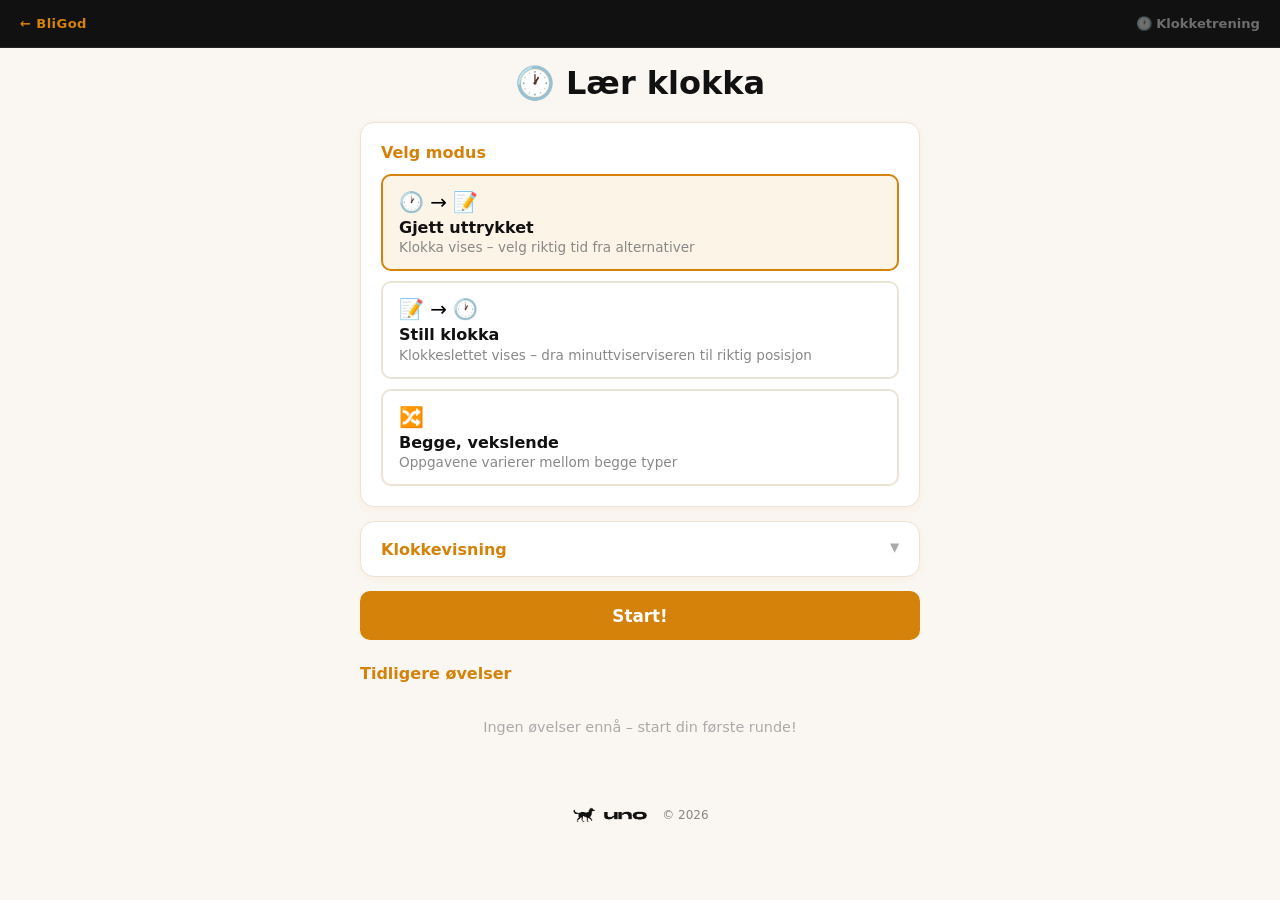
==== Klokketrening/index.html @ 3e5b7c16 "Legg til © 2026 i footer ved siden av logo Co-Authored-By: Claude Sonnet 4.6 <noreply@anthropic.com>" ====
<!DOCTYPE html>
<html lang="no">
<head>
  <meta charset="UTF-8">
  <meta name="viewport" content="width=device-width, initial-scale=1.0">
  <title>Lær klokka</title>
  <link rel="icon" type="image/x-icon" href="/favicon/favicon.ico">
  <link rel="icon" type="image/png" sizes="16x16" href="/favicon/favicon-16x16.png">
  <link rel="icon" type="image/png" sizes="32x32" href="/favicon/favicon-32x32.png">
  <link rel="apple-touch-icon" sizes="180x180" href="/favicon/apple-touch-icon.png">
  <link rel="icon" type="image/png" sizes="192x192" href="/favicon/android-chrome-192x192.png">
  <link rel="manifest" href="/favicon/manifest.json">
  <link rel="stylesheet" href="style.css">
</head>
<body>
  <nav class="top-nav">
    <a href="https://bligod.ganddal.net" class="nav-back">← BliGod</a>
    <span class="nav-title">🕐 Klokketrening</span>
  </nav>

  <!-- ── Innstillinger ── -->
  <div id="settings-screen" class="screen active">
    <h1>🕐 Lær klokka</h1>

    <div class="card">
      <h2>Velg modus</h2>
      <div class="mode-cards">
        <button class="mode-card active" data-mode="show-clock">
          <span class="mode-icon">🕐 → 📝</span>
          <strong>Gjett uttrykket</strong>
          <small>Klokka vises – velg riktig tid fra alternativer</small>
        </button>
        <button class="mode-card" data-mode="show-expression">
          <span class="mode-icon">📝 → 🕐</span>
          <strong>Still klokka</strong>
          <small>Klokkeslettet vises – dra minuttviserviseren til riktig posisjon</small>
        </button>
        <button class="mode-card" data-mode="both">
          <span class="mode-icon">🔀</span>
          <strong>Begge, vekslende</strong>
          <small>Oppgavene varierer mellom begge typer</small>
        </button>
      </div>
    </div>

    <div class="card collapsible collapsed" id="clock-settings-card">
      <button class="card-toggle" aria-expanded="false" aria-controls="clock-settings-body">
        <h2>Klokkevisning</h2>
        <span class="toggle-arrow">▲</span>
      </button>
      <div class="card-body" id="clock-settings-body">

      <div class="setting-row">
        <label>Uttrykksstil</label>
        <div class="radio-group">
          <label><input type="radio" name="style" value="text" checked> Norsk tekst</label>
          <label><input type="radio" name="style" value="digital"> Digital (3:15)</label>
        </div>
      </div>

      <div class="setting-row face-picker-row">
        <label>Markeringer</label>
        <div id="marks-picker" class="face-picker"></div>
      </div>

      <div class="setting-row face-picker-row">
        <label>Tall</label>
        <div id="nums-picker" class="face-picker"></div>
      </div>

      <div class="setting-row">
        <label>Vis hint («Du viser nå: …»)</label>
        <label class="toggle">
          <input type="checkbox" id="show-hint">
          <span class="slider"></span>
        </label>
      </div>

      <div class="setting-row">
        <label>Timeviser</label>
        <input type="color" id="hour-color" value="#1a1a2e">
      </div>

      <div class="setting-row">
        <label>Minuttsviser</label>
        <input type="color" id="minute-color" value="#e63946">
      </div>

      </div><!-- /card-body -->
    </div><!-- /card.collapsible -->

    <button id="start-btn" class="btn-primary">Start!</button>

    <!-- ── Øktlogg ── -->
    <div id="log-section">
      <h2 class="log-heading">Tidligere øvelser</h2>
      <div id="log-list"></div>
    </div>

  </div>


  <!-- ── Spill ── -->
  <div id="game-screen" class="screen">
    <div class="game-header">
      <button id="back-btn" class="btn-icon">←</button>
      <div class="score-info">
        <span id="score">0</span> riktige
        <span id="streak-display"></span>
      </div>
      <div class="header-right">
        <span id="task-timer" class="task-timer">–</span>
        <button id="sound-btn" class="btn-icon" title="Lyd av/på">🔊</button>
        <span id="task-counter">1 / 10</span>
      </div>
    </div>

    <div id="task-area"></div>

    <div id="feedback" class="feedback hidden"></div>
    <button id="next-btn" class="btn-primary hidden">Neste →</button>
  </div>


  <!-- ── Resultat ── -->
  <div id="result-screen" class="screen">
    <h2>Ferdig!</h2>
    <div class="result-stats">
      <div class="stat"><span id="final-score">0</span><label>Riktige</label></div>
      <div class="stat"><span id="final-total">10</span><label>Totalt</label></div>
      <div class="stat"><span id="final-streak">0</span><label>Beste rekke</label></div>
      <div class="stat"><span id="final-avg-time">–</span><label>Snitt/spm</label></div>
    </div>
    <div id="result-progress"></div>
    <p id="result-message"></p>
    <button id="play-again-btn" class="btn-primary">Spill igjen</button>
    <button id="settings-btn" class="btn-secondary">Innstillinger</button>
  </div>

  <script src="app.js"></script>

  <footer style="display:flex;justify-content:center;align-items:center;gap:0.75rem;padding:2rem 0 1.5rem;">
    <a href="https://uno.ganddal.net" target="_blank" rel="noopener" style="background:transparent;line-height:0;display:block;">
      <img src="../img/unohundlogo-dark.png" alt="uno" height="16" style="display:block;">
    </a>
    <span style="font-size:0.75rem;color:#888888;">© 2026</span>
  </footer>
</body>
</html>
---- Klokketrening/style.css ----
/* ============================================================
   Klokketrening – BliGod-palett
   Varm hvit #FAF7F2 · Amber #D4820A · Kull #111
   ============================================================ */

*, *::before, *::after { box-sizing: border-box; margin: 0; padding: 0; }

body {
  font-family: system-ui, -apple-system, "Segoe UI", sans-serif;
  background: #FAF7F2;
  min-height: 100dvh;
  display: flex;
  flex-direction: column;
  align-items: center;
  padding: calc(48px + 1rem) 1rem 2rem;
}

/* ── Topplinje ── */
.top-nav {
  position: fixed;
  inset: 0 0 auto 0;
  height: 48px;
  background: #111111;
  border-bottom: 1px solid rgba(255,255,255,0.08);
  display: flex;
  align-items: center;
  padding: 0 1.25rem;
  z-index: 100;
}
.nav-back {
  font-size: 0.82rem; font-weight: 600;
  color: #D4820A; text-decoration: none;
  letter-spacing: 0.03em;
  transition: color .15s;
}
.nav-back:hover { color: #F5A623; }
.nav-title {
  font-size: 0.82rem; font-weight: 700;
  color: rgba(250,247,242,0.4);
  margin-left: auto;
}

/* ── Screens ── */
.screen { display: none; width: 100%; max-width: 560px; }
.screen.active { display: block; }

h1 { text-align: center; font-size: 2rem; color: #111111; margin-bottom: 1.25rem; }
h2 { font-size: 1rem; font-weight: 700; color: #D4820A; margin-bottom: 0.75rem; }

/* ── Card ── */
.card {
  background: white;
  border-radius: 14px;
  padding: 1.25rem;
  margin-bottom: 0.875rem;
  box-shadow: 0 2px 10px rgba(212,130,10,.08);
  border: 1px solid #EDE3D4;
}

/* ── Mode cards ── */
.mode-cards { display: flex; flex-direction: column; gap: 0.625rem; }

.mode-card {
  display: flex; flex-direction: column; align-items: flex-start;
  gap: 0.15rem;
  padding: 0.875rem 1rem;
  border: 2px solid #EDE3D4; border-radius: 10px;
  background: white; cursor: pointer; text-align: left;
  font-family: inherit; font-size: 1rem;
  transition: border-color .15s, background .15s;
}
.mode-card .mode-icon { font-size: 1.25rem; margin-bottom: 0.1rem; }
.mode-card strong { color: #111111; }
.mode-card small { color: #888888; font-size: 0.85rem; }
.mode-card.active { border-color: #D4820A; background: #FDF4E8; }
.mode-card:hover:not(.active) { border-color: #E8AD5C; }

/* ── Settings rows ── */
.setting-row {
  display: flex; align-items: center; justify-content: space-between; flex-wrap: wrap;
  gap: 0.5rem;
  padding: 0.6rem 0;
  border-bottom: 1px solid #F0EAE0;
}
.setting-row:last-child { border-bottom: none; }
.setting-row > label:first-child { font-weight: 600; color: #333333; }

.radio-group { display: flex; gap: 0.875rem; flex-wrap: wrap; }
.radio-group label {
  display: flex; align-items: center; gap: 0.3rem;
  font-size: 0.9rem; cursor: pointer; color: #333333;
}

input[type="color"] {
  width: 40px; height: 28px; border: none; border-radius: 6px;
  cursor: pointer; background: none; padding: 0;
}

/* ── Toggle ── */
.toggle { position: relative; display: inline-block; width: 46px; height: 26px; }
.toggle input { opacity: 0; width: 0; height: 0; }
.slider {
  position: absolute; inset: 0; background: #d1d5db;
  border-radius: 26px; cursor: pointer; transition: background .2s;
}
.slider::before {
  content: ''; position: absolute;
  width: 20px; height: 20px; left: 3px; top: 3px;
  background: white; border-radius: 50%; transition: transform .2s;
}
.toggle input:checked + .slider { background: #D4820A; }
.toggle input:checked + .slider::before { transform: translateX(20px); }

/* ── Buttons ── */
.btn-primary {
  display: block; width: 100%; padding: 0.9rem;
  background: #D4820A; color: white; border: none; border-radius: 10px;
  font-size: 1.05rem; font-weight: 700; cursor: pointer; margin-top: 0.875rem;
  font-family: inherit; transition: background .15s;
}
.btn-primary:hover { background: #B86D08; }
.btn-primary.hidden { display: none; }

.btn-secondary {
  display: block; width: 100%; padding: 0.8rem;
  background: white; color: #D4820A;
  border: 2px solid #D4820A; border-radius: 10px;
  font-size: 1rem; font-weight: 700; cursor: pointer; margin-top: 0.625rem;
  font-family: inherit; transition: background .15s;
}
.btn-secondary:hover { background: #FDF4E8; }

.btn-icon {
  background: white; border: 2px solid #EDE3D4; border-radius: 8px;
  width: 38px; height: 38px; font-size: 1.1rem; cursor: pointer;
  display: flex; align-items: center; justify-content: center;
}

/* ── Game header ── */
.game-header {
  display: flex; align-items: center; justify-content: space-between;
  padding: 0.625rem 0 1rem;
}
.score-info { font-weight: 700; color: #333333; }
#streak-display { color: #D4820A; margin-left: 0.4rem; }
.header-right { display: flex; align-items: center; gap: 0.5rem; }
#task-counter { color: #AAAAAA; font-size: 0.9rem; }

/* ── Clock ── */
.clock-wrap {
  display: flex; justify-content: center;
  margin: 0.5rem 0 1rem;
}
#clock-svg { filter: drop-shadow(0 4px 16px rgba(0,0,0,.10)); }
#clock-svg.interactive { cursor: crosshair; touch-action: none; }

/* ── Choices ── */
.choices {
  display: grid; grid-template-columns: 1fr 1fr; gap: 0.625rem;
}

.choice-row { display: flex; align-items: stretch; gap: 0.375rem; }
.choice-row .choice-btn { flex: 1; }

.speak-btn {
  background: #FDE9C0; border: 2px solid #F5C57A; border-radius: 8px;
  font-size: 1rem; padding: 0 0.5rem; cursor: pointer; flex-shrink: 0;
  transition: background .12s, border-color .12s;
  line-height: 1;
}
.speak-btn:hover:not(:disabled) { background: #F5C57A; border-color: #E8AD5C; }
.speak-btn:disabled { opacity: 0.4; cursor: default; }

.choice-btn {
  padding: 0.8rem 0.5rem;
  background: white; border: 2px solid #EDE3D4; border-radius: 10px;
  font-size: 0.95rem; font-weight: 600; font-family: inherit;
  cursor: pointer; transition: border-color .12s, background .12s;
  color: #111111;
}
.choice-btn:hover:not(:disabled) { border-color: #D4820A; background: #FDF4E8; }
.choice-btn.correct { border-color: #16a34a; background: #f0fdf4; color: #15803d; }
.choice-btn.wrong   { border-color: #dc2626; background: #fef2f2; color: #b91c1c; }
.choice-btn:disabled { cursor: default; }

/* ── Expression task ── */
.expr-card {
  text-align: center;
  background: white; border-radius: 14px; padding: 1.25rem 1rem;
  margin-bottom: 0.75rem;
  box-shadow: 0 2px 10px rgba(212,130,10,.08);
  border: 1px solid #EDE3D4;
}
.expr-card.speakable {
  cursor: pointer;
  border: 2px solid #EDE3D4;
  transition: background .15s, border-color .15s;
  user-select: none;
}
.expr-card.speakable:hover { background: #FDF4E8; border-color: #F5C57A; }
.expr-card .expr-text {
  font-size: 1.9rem; font-weight: 800; color: #111111;
  line-height: 1.2;
}
.expr-card small { color: #888888; font-size: 0.85rem; display: block; margin-top: 0.4rem; }

.current-hint {
  text-align: center; font-size: 0.9rem; color: #888888;
  margin-bottom: 0.5rem; min-height: 1.4em;
}
.current-hint strong { color: #D4820A; }

.btn-confirm {
  display: block; width: 100%; padding: 0.8rem;
  background: #16a34a; color: white; border: none; border-radius: 10px;
  font-size: 1rem; font-weight: 700; cursor: pointer; margin-top: 0.5rem;
  font-family: inherit; transition: background .15s;
}
.btn-confirm:hover:not(:disabled) { background: #15803d; }
.btn-confirm:disabled { background: #9ca3af; cursor: default; }

/* ── Feedback ── */
.feedback {
  padding: 0.875rem 1.1rem; border-radius: 10px; margin-top: 0.75rem;
  font-size: 0.95rem; font-weight: 600;
}
.feedback.correct { background: #f0fdf4; color: #15803d; border: 2px solid #86efac; }
.feedback.wrong   { background: #fef2f2; color: #b91c1c; border: 2px solid #fca5a5; }
.feedback.hidden  { display: none; }

/* ── Result ── */
#result-screen { text-align: center; padding-top: 2rem; }
#result-screen h2 { font-size: 2.25rem; color: #111111; margin-bottom: 1.5rem; }

.result-stats {
  display: flex; justify-content: center; gap: 2rem; margin-bottom: 1.25rem;
}
.stat { display: flex; flex-direction: column; align-items: center; }
.stat span { font-size: 2.75rem; font-weight: 800; color: #D4820A; }
.stat label { color: #888888; font-size: 0.85rem; margin-top: 0.1rem; }

#result-message { font-size: 1.1rem; color: #333333; margin-bottom: 1.5rem; }

/* ── Digital klokkeslett ── */
.digital-display {
  font-family: 'Courier New', 'Lucida Console', monospace;
  font-size: 3.5rem;
  font-weight: 700;
  letter-spacing: 0.05em;
  color: #111111;
  background: #F0E6D3;
  border-radius: 10px;
  padding: 0.3rem 1rem;
  display: inline-block;
  margin-bottom: 0.4rem;
}

.choice-btn.digital {
  font-family: 'Courier New', 'Lucida Console', monospace;
  font-size: 1.2rem;
  letter-spacing: 0.05em;
}

/* ── Sammenleggbar Klokkevisning ── */
.card.collapsible { padding: 0; }

.card-toggle {
  width: 100%; display: flex; align-items: center; justify-content: space-between;
  padding: 1.1rem 1.25rem;
  background: none; border: none; cursor: pointer; font-family: inherit;
  border-radius: 14px;
}
.card-toggle h2 { margin: 0; font-size: 1rem; font-weight: 700; color: #D4820A; }
.toggle-arrow {
  font-size: 0.75rem; color: #AAAAAA;
  transition: transform .25s;
  display: inline-block;
}
.card.collapsible.collapsed .toggle-arrow { transform: rotate(180deg); }

.card-body {
  padding: 0 1.25rem 1.1rem;
  overflow: hidden;
  transition: max-height .3s ease, opacity .25s;
  max-height: 600px;
  opacity: 1;
}
.card.collapsible.collapsed .card-body {
  max-height: 0;
  opacity: 0;
  padding-bottom: 0;
}

/* ── Stoppeklokke i spillhode ── */
.task-timer {
  font-family: 'Courier New', monospace;
  font-size: 0.9rem; font-weight: 700;
  color: #D4820A;
  min-width: 3.5rem; text-align: right;
}

/* ── Resultat-progresjon ── */
#result-progress {
  font-size: 0.95rem; color: #333333;
  margin-bottom: 1.25rem;
  min-height: 1.4em;
}
.result-stats { flex-wrap: wrap; gap: 1.25rem 2rem; }
.stat span { font-size: 2.2rem; }

/* ── Øktlogg ── */
#log-section { margin-top: 1.5rem; padding-bottom: 1rem; }

.log-heading {
  font-size: 1rem; font-weight: 700; color: #D4820A;
  margin-bottom: 0.75rem;
}

.log-empty {
  text-align: center; color: #AAAAAA;
  font-size: 0.9rem; padding: 1.5rem 0;
}

.log-entry {
  display: flex; align-items: center; gap: 0.75rem;
  background: white; border-radius: 12px;
  padding: 0.875rem 1rem;
  margin-bottom: 0.625rem;
  box-shadow: 0 2px 8px rgba(212,130,10,.07);
  border: 2px solid transparent;
  transition: border-color .12s;
}
.log-entry:hover { border-color: #EDE3D4; }

.log-badge {
  width: 44px; min-width: 44px; height: 44px;
  border-radius: 10px; flex-shrink: 0;
  display: flex; align-items: center; justify-content: center;
  font-size: 1.4rem;
}

.log-info { flex: 1; min-width: 0; }

.log-meta {
  font-size: 0.78rem; color: #AAAAAA;
  white-space: nowrap; overflow: hidden; text-overflow: ellipsis;
  margin-bottom: 0.2rem;
}
.log-settings-label { color: #D4820A; font-weight: 600; }

.log-score {
  font-size: 1rem; font-weight: 700; color: #111111;
  margin-bottom: 0.2rem;
}

.log-progress { display: flex; gap: 0.75rem; flex-wrap: wrap; }

.prog {
  font-size: 0.78rem; font-weight: 600; padding: 0.1rem 0.4rem;
  border-radius: 4px;
}
.prog.up   { background: #f0fdf4; color: #15803d; }
.prog.down { background: #fef2f2; color: #b91c1c; }
.prog.same { background: #f3f4f6; color: #888888; }

.prog-best { font-size: 0.78rem; color: #AAAAAA; align-self: center; }
.prog-best.is-best { color: #D4820A; font-weight: 700; }

.log-more-btn {
  display: block; width: 100%;
  padding: 0.6rem; margin-top: 0.25rem;
  background: none; border: 2px dashed #F0D5AA; border-radius: 10px;
  color: #D4820A; font-size: 0.88rem; font-weight: 600;
  cursor: pointer; font-family: inherit;
  transition: background .12s, border-color .12s;
}
.log-more-btn:hover { background: #FDF4E8; border-color: #E8AD5C; }

.log-repeat-btn {
  background: #FDF4E8; border: 2px solid #F0D5AA; border-radius: 8px;
  color: #D4820A; font-size: 0.82rem; font-weight: 700;
  padding: 0.4rem 0.7rem; cursor: pointer; white-space: nowrap;
  font-family: inherit; flex-shrink: 0;
  transition: background .12s;
}
.log-repeat-btn:hover { background: #F0D5AA; }

/* ── Uno-logo footer ── */
.uno-logo {
  display: inline-flex;
  align-items: center;
  gap: 7px;
  background: #111111;
  border: 1px solid rgba(255,255,255,0.08);
  border-radius: 10px;
  padding: 6px 13px 6px 9px;
  text-decoration: none;
  transition: background 0.15s;
  margin-top: 2rem;
}
.uno-logo:hover { background: #2a2a2a; }
.uno-logo img { width: 22px; height: 22px; object-fit: contain; filter: invert(1); }
.uno-logo span { font-size: 0.88rem; font-weight: 700; color: #FAF7F2; letter-spacing: 0.02em; }

/* ── Visuell klokkeansikt-velger ── */
.setting-row.face-picker-row {
  flex-direction: column; align-items: flex-start; gap: 0.4rem;
}
.face-picker { display: flex; gap: 0.625rem; flex-wrap: wrap; }

.face-option {
  display: flex; flex-direction: column; align-items: center;
  gap: 0.3rem; cursor: pointer; user-select: none;
}
.face-option svg {
  border: 2.5px solid #EDE3D4; border-radius: 10px;
  display: block;
  transition: border-color .14s, background .14s;
}
.face-option:hover svg { border-color: #E8AD5C; }
.face-option.selected svg { border-color: #D4820A; background: #FDF4E8; }

.face-label { font-size: 0.72rem; color: #AAAAAA; font-weight: 500; }
.face-option.selected .face-label { color: #D4820A; font-weight: 700; }
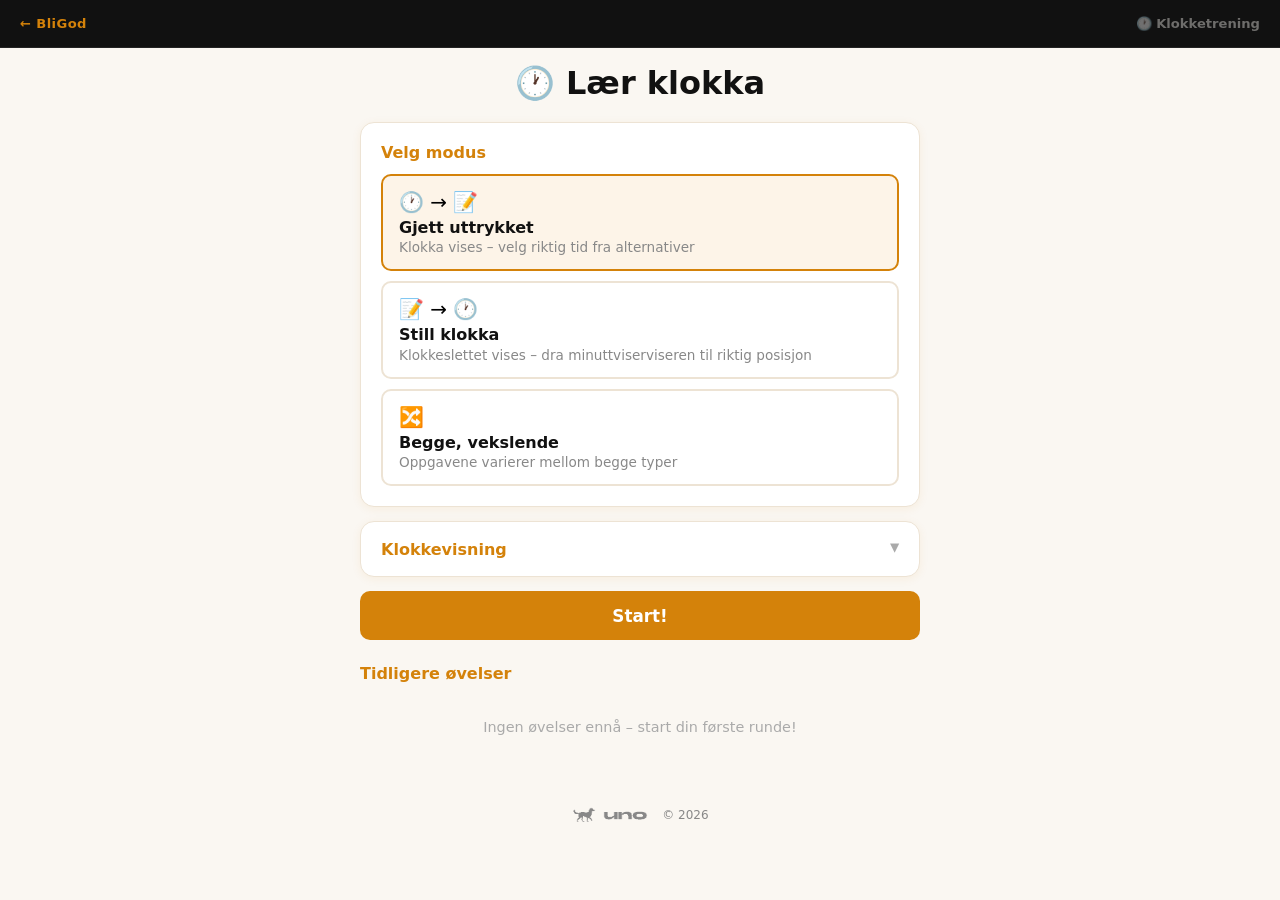
==== commit 19892602: "Én logofil: alle sider bruker unohundlogo.png, dark-variant arkivert Co-Authored-By: Claude Sonnet 4" ====
--- a/Klokketrening/index.html
+++ b/Klokketrening/index.html
@@ -141,7 +141,7 @@
 
   <footer style="display:flex;justify-content:center;align-items:center;gap:0.75rem;padding:2rem 0 1.5rem;">
     <a href="https://uno.ganddal.net" target="_blank" rel="noopener" style="background:transparent;line-height:0;display:block;">
-      <img src="../img/unohundlogo-dark.png" alt="uno" height="16" style="display:block;">
+      <img src="../img/unohundlogo.png" alt="uno" height="16" style="display:block;">
     </a>
     <span style="font-size:0.75rem;color:#888888;">© 2026</span>
   </footer>
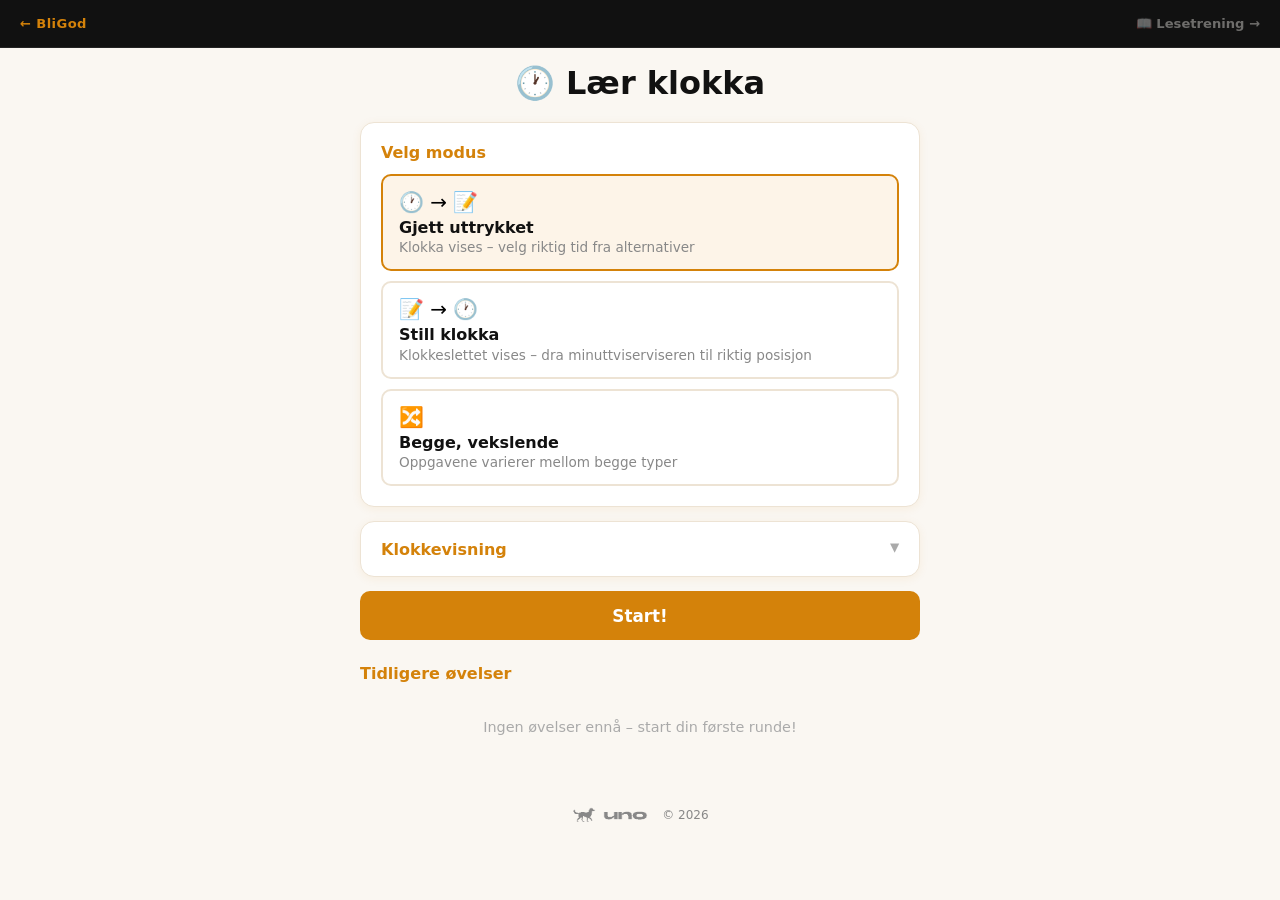
==== commit c4577ea1: "Like sider: lik h1, nav-lenke til neste øvelse (ring) - Lesetrening: h1 2rem sentrert, tittel 'Lær l" ====
--- a/Klokketrening/index.html
+++ b/Klokketrening/index.html
@@ -15,7 +15,7 @@
 <body>
   <nav class="top-nav">
     <a href="https://bligod.ganddal.net" class="nav-back">← BliGod</a>
-    <span class="nav-title">🕐 Klokketrening</span>
+    <a href="/Lesetrening/" class="nav-next">📖 Lesetrening →</a>
   </nav>
 
   <!-- ── Innstillinger ── -->
--- a/Klokketrening/style.css
+++ b/Klokketrening/style.css
@@ -39,6 +39,14 @@
   color: rgba(250,247,242,0.4);
   margin-left: auto;
 }
+.nav-next {
+  font-size: 0.82rem; font-weight: 700;
+  color: rgba(250,247,242,0.4);
+  margin-left: auto;
+  text-decoration: none;
+  transition: color .15s;
+}
+.nav-next:hover { color: #F5A623; }
 
 /* ── Screens ── */
 .screen { display: none; width: 100%; max-width: 560px; }
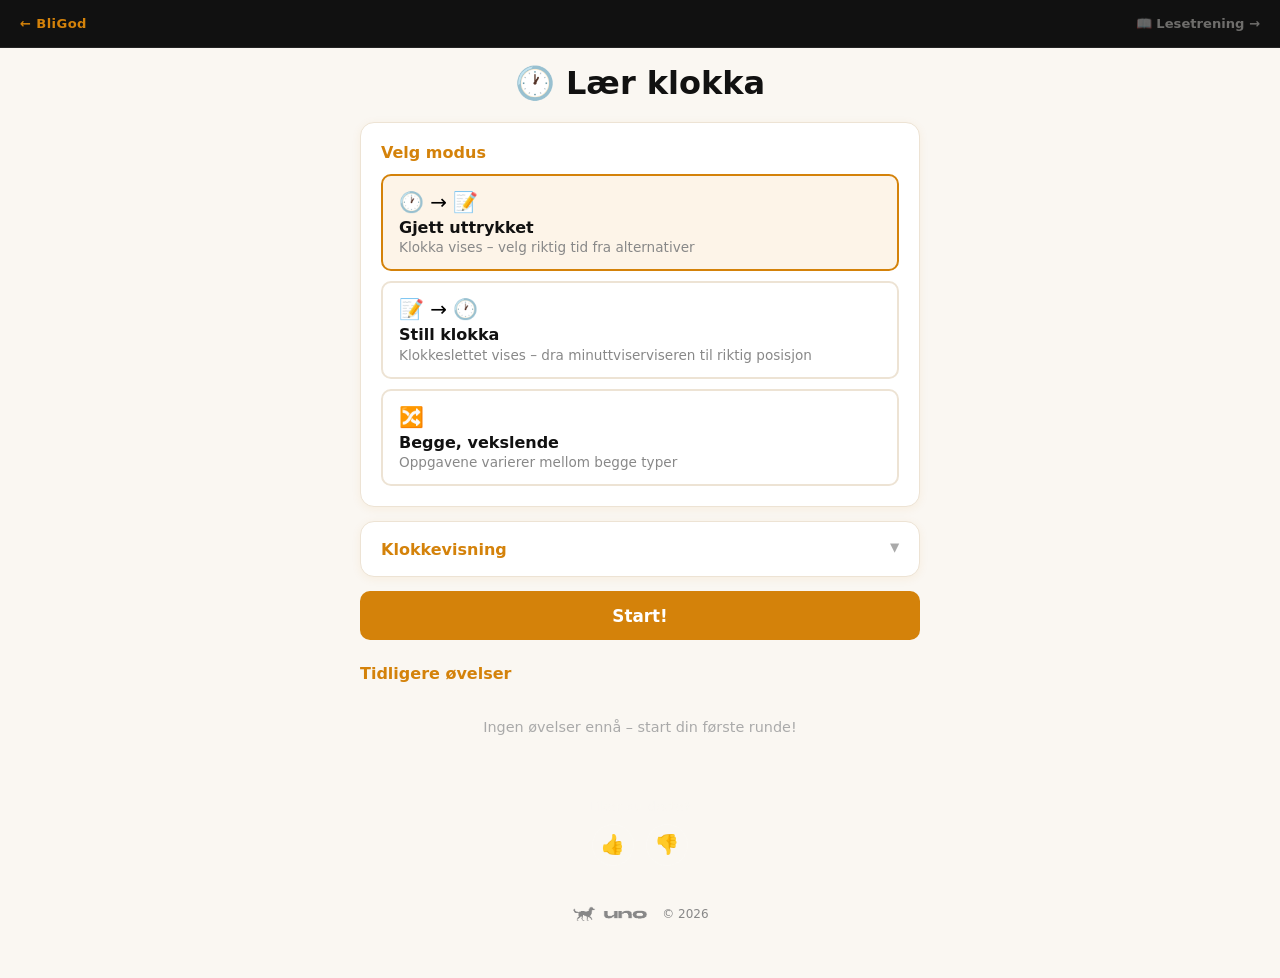
==== commit 8e54c7c3: "Legg til «Liker du dette?» 👍👎 på øvelsessidene Én stemme per nettleser (localStorage). Sender til Fo" ====
--- a/Klokketrening/index.html
+++ b/Klokketrening/index.html
@@ -4,11 +4,12 @@
   <meta charset="UTF-8">
   <meta name="viewport" content="width=device-width, initial-scale=1.0">
   <title>Lær klokka</title>
-  <link rel="icon" type="image/x-icon" href="/favicon/favicon.ico">
-  <link rel="icon" type="image/png" sizes="16x16" href="/favicon/favicon-16x16.png">
-  <link rel="icon" type="image/png" sizes="32x32" href="/favicon/favicon-32x32.png">
-  <link rel="apple-touch-icon" sizes="180x180" href="/favicon/apple-touch-icon.png">
-  <link rel="icon" type="image/png" sizes="192x192" href="/favicon/android-chrome-192x192.png">
+  <link rel="icon" type="image/x-icon" href="/favicon/favicon.ico?v=2">
+  <link rel="icon" type="image/png" sizes="16x16" href="/favicon/favicon-16x16.png?v=2">
+  <link rel="icon" type="image/png" sizes="32x32" href="/favicon/favicon-32x32.png?v=2">
+  <link rel="apple-touch-icon" sizes="180x180" href="/favicon/apple-touch-icon.png?v=2">
+  <link rel="icon" type="image/png" sizes="192x192" href="/favicon/android-chrome-192x192.png?v=2">
+  <link rel="icon" type="image/png" sizes="512x512" href="/favicon/android-chrome-512x512.png?v=2">
   <link rel="manifest" href="/favicon/manifest.json">
   <link rel="stylesheet" href="style.css">
 </head>
@@ -139,6 +140,42 @@
 
   <script src="app.js"></script>
 
+  <!-- Liker du dette? -->
+  <div id="vote-widget" style="display:flex;flex-direction:column;align-items:center;gap:0.6rem;padding:1.5rem 0 0.5rem;">
+    <p id="vote-label" style="font-size:0.78rem;color:rgba(250,247,242,0.4);margin:0;letter-spacing:0.05em;">Liker du dette?</p>
+    <div id="vote-btns" style="display:flex;gap:0.75rem;">
+      <button id="vote-up" onclick="sendVote('up')" style="background:none;border:1.5px solid rgba(255,255,255,0.12);border-radius:50%;width:42px;height:42px;font-size:1.2rem;cursor:pointer;line-height:1;">👍</button>
+      <button id="vote-down" onclick="sendVote('down')" style="background:none;border:1.5px solid rgba(255,255,255,0.12);border-radius:50%;width:42px;height:42px;font-size:1.2rem;cursor:pointer;line-height:1;">👎</button>
+    </div>
+    <p id="vote-thanks" style="display:none;font-size:0.78rem;color:rgba(250,247,242,0.4);margin:0;">Takk!</p>
+  </div>
+  <script>
+  (function(){
+    var KEY = 'vote_klokketrening';
+    var FORM = 'https://formspree.io/f/xzdwvpga';
+    function apply(v) {
+      document.getElementById('vote-up').disabled = true;
+      document.getElementById('vote-down').disabled = true;
+      document.getElementById('vote-label').style.display = 'none';
+      document.getElementById('vote-up').style.opacity   = v === 'up'   ? '1' : '0.2';
+      document.getElementById('vote-down').style.opacity = v === 'down' ? '1' : '0.2';
+      document.getElementById('vote-thanks').style.display = 'block';
+    }
+    var prev = localStorage.getItem(KEY);
+    if (prev) apply(prev);
+    window.sendVote = function(v) {
+      if (localStorage.getItem(KEY)) return;
+      localStorage.setItem(KEY, v);
+      apply(v);
+      fetch(FORM, {
+        method: 'POST',
+        headers: { 'Content-Type': 'application/json', Accept: 'application/json' },
+        body: JSON.stringify({ _source: 'Klokketrening', stemme: v === 'up' ? '👍' : '👎' })
+      }).catch(function(){});
+    };
+  })();
+  </script>
+
   <footer style="display:flex;justify-content:center;align-items:center;gap:0.75rem;padding:2rem 0 1.5rem;">
     <a href="https://uno.ganddal.net" target="_blank" rel="noopener" style="background:transparent;line-height:0;display:block;">
       <img src="../img/unohundlogo.png" alt="uno" height="16" style="display:block;">
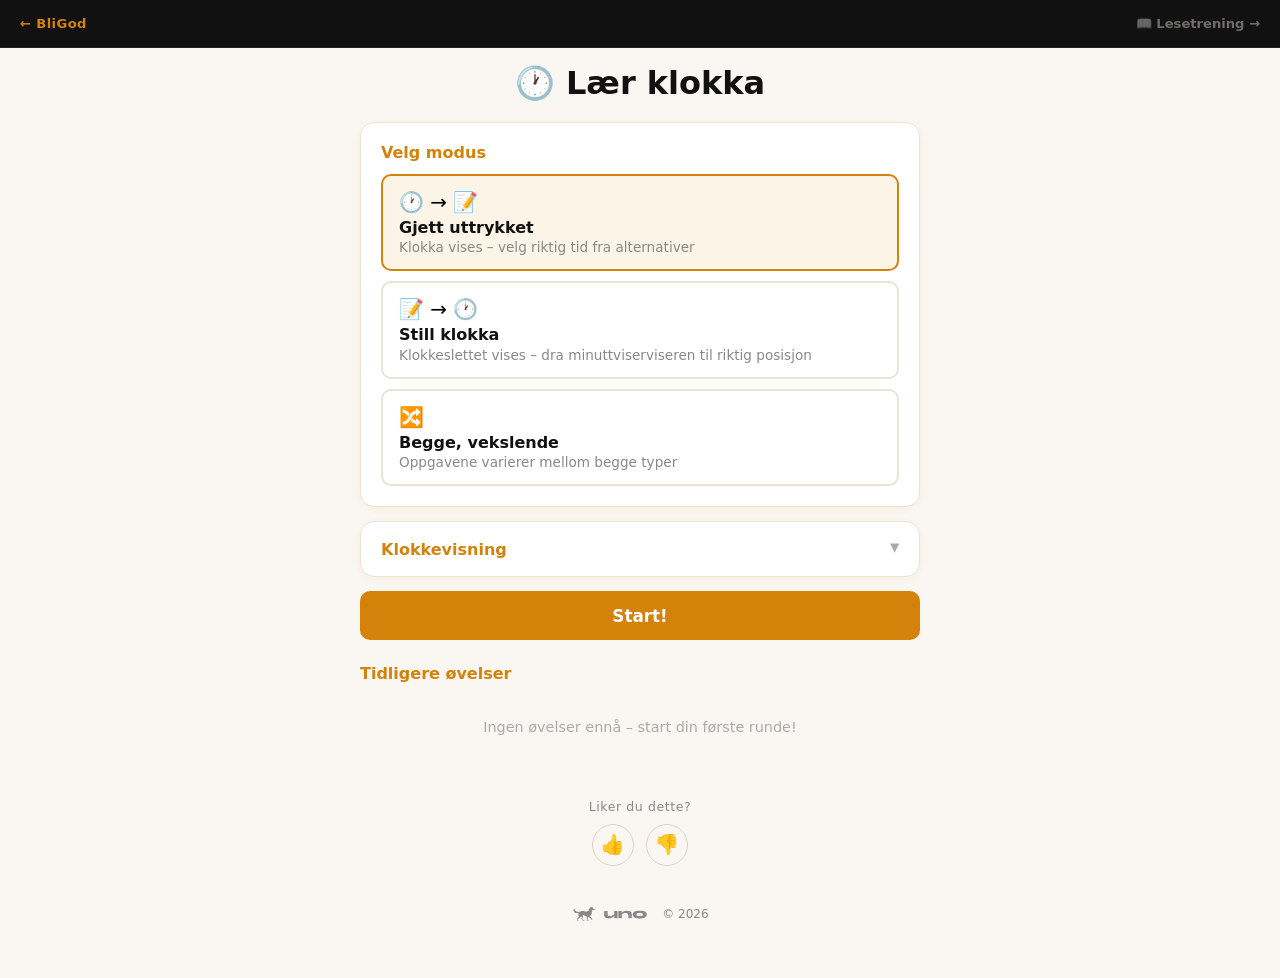
==== commit 1fdde81c: "Fiks usynlig tekst i tommel-widget på Klokketrening Hvit farge på lys bakgrunn – byttet til #888888 " ====
--- a/Klokketrening/index.html
+++ b/Klokketrening/index.html
@@ -142,12 +142,12 @@
 
   <!-- Liker du dette? -->
   <div id="vote-widget" style="display:flex;flex-direction:column;align-items:center;gap:0.6rem;padding:1.5rem 0 0.5rem;">
-    <p id="vote-label" style="font-size:0.78rem;color:rgba(250,247,242,0.4);margin:0;letter-spacing:0.05em;">Liker du dette?</p>
+    <p id="vote-label" style="font-size:0.78rem;color:#888888;margin:0;letter-spacing:0.05em;">Liker du dette?</p>
     <div id="vote-btns" style="display:flex;gap:0.75rem;">
-      <button id="vote-up" onclick="sendVote('up')" style="background:none;border:1.5px solid rgba(255,255,255,0.12);border-radius:50%;width:42px;height:42px;font-size:1.2rem;cursor:pointer;line-height:1;">👍</button>
-      <button id="vote-down" onclick="sendVote('down')" style="background:none;border:1.5px solid rgba(255,255,255,0.12);border-radius:50%;width:42px;height:42px;font-size:1.2rem;cursor:pointer;line-height:1;">👎</button>
+      <button id="vote-up" onclick="sendVote('up')" style="background:none;border:1.5px solid #DDD5C8;border-radius:50%;width:42px;height:42px;font-size:1.2rem;cursor:pointer;line-height:1;">👍</button>
+      <button id="vote-down" onclick="sendVote('down')" style="background:none;border:1.5px solid #DDD5C8;border-radius:50%;width:42px;height:42px;font-size:1.2rem;cursor:pointer;line-height:1;">👎</button>
     </div>
-    <p id="vote-thanks" style="display:none;font-size:0.78rem;color:rgba(250,247,242,0.4);margin:0;">Takk!</p>
+    <p id="vote-thanks" style="display:none;font-size:0.78rem;color:#888888;margin:0;">Takk!</p>
   </div>
   <script>
   (function(){
